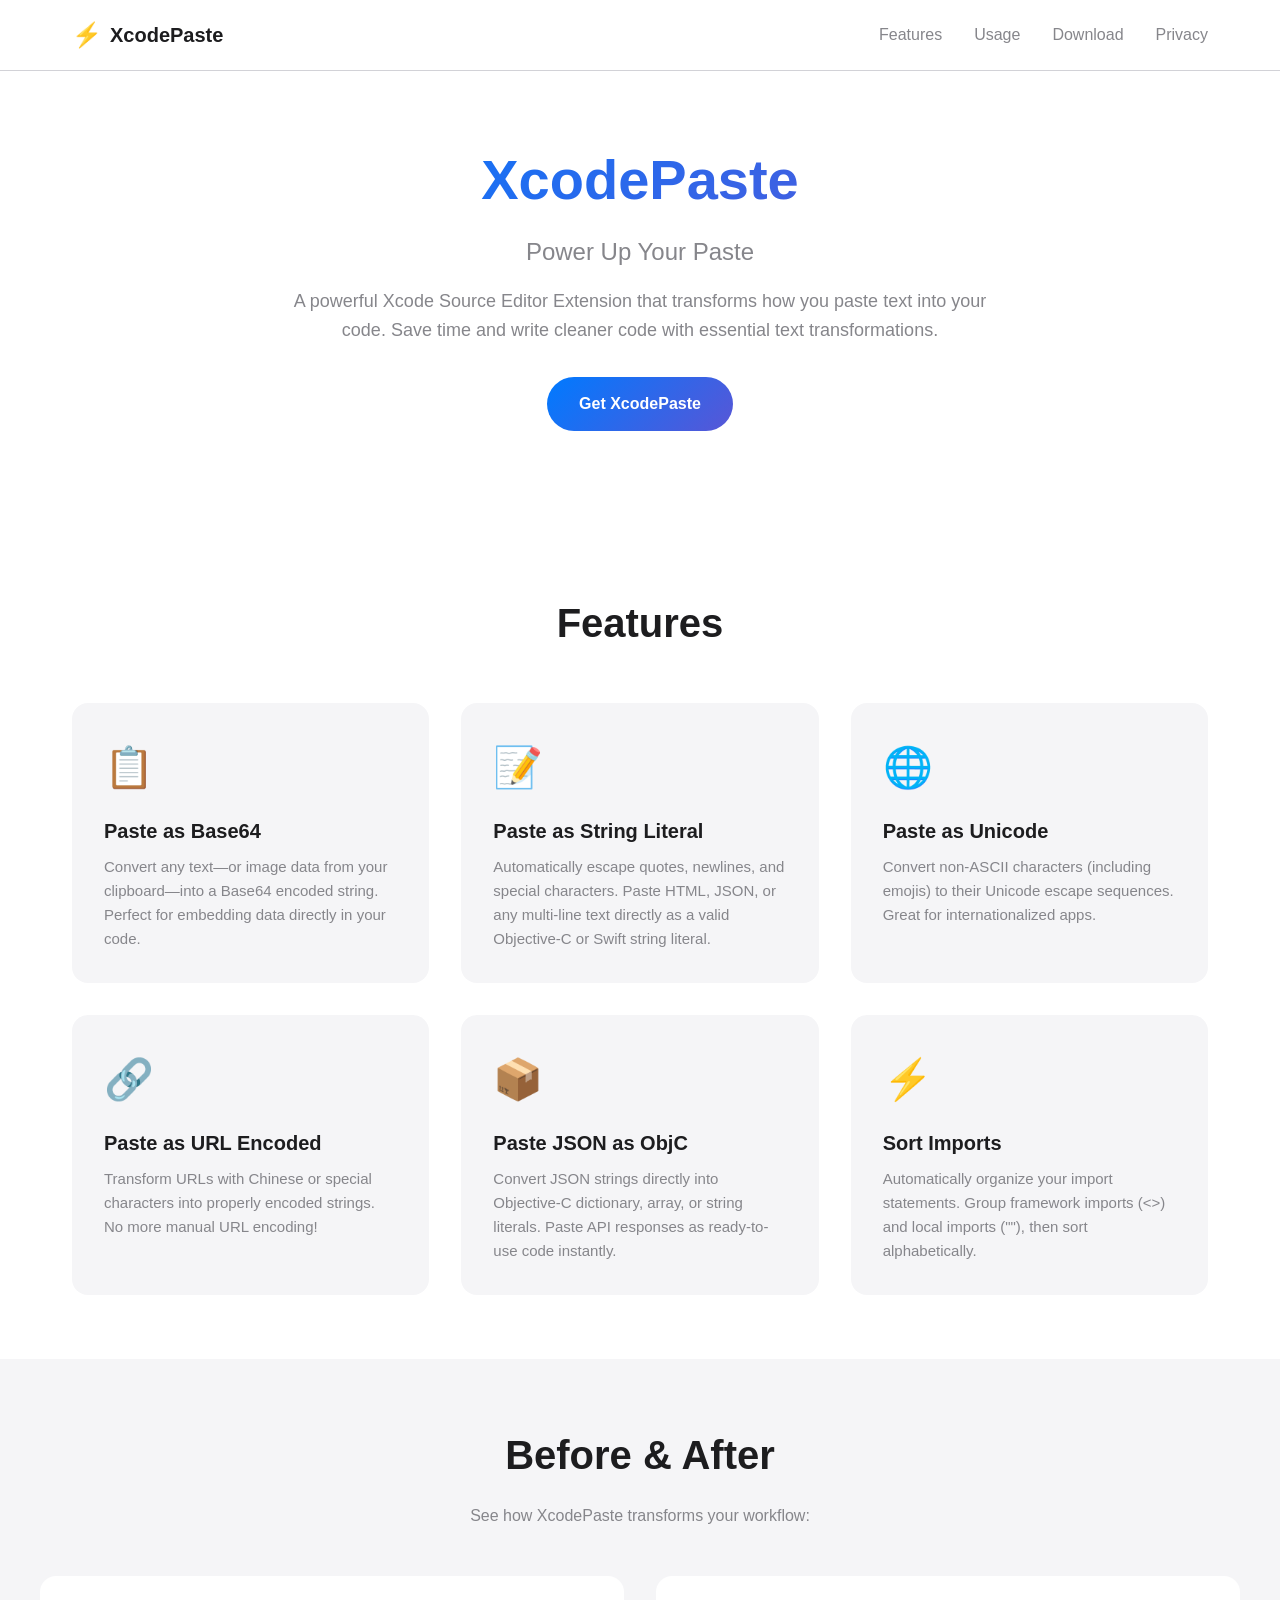
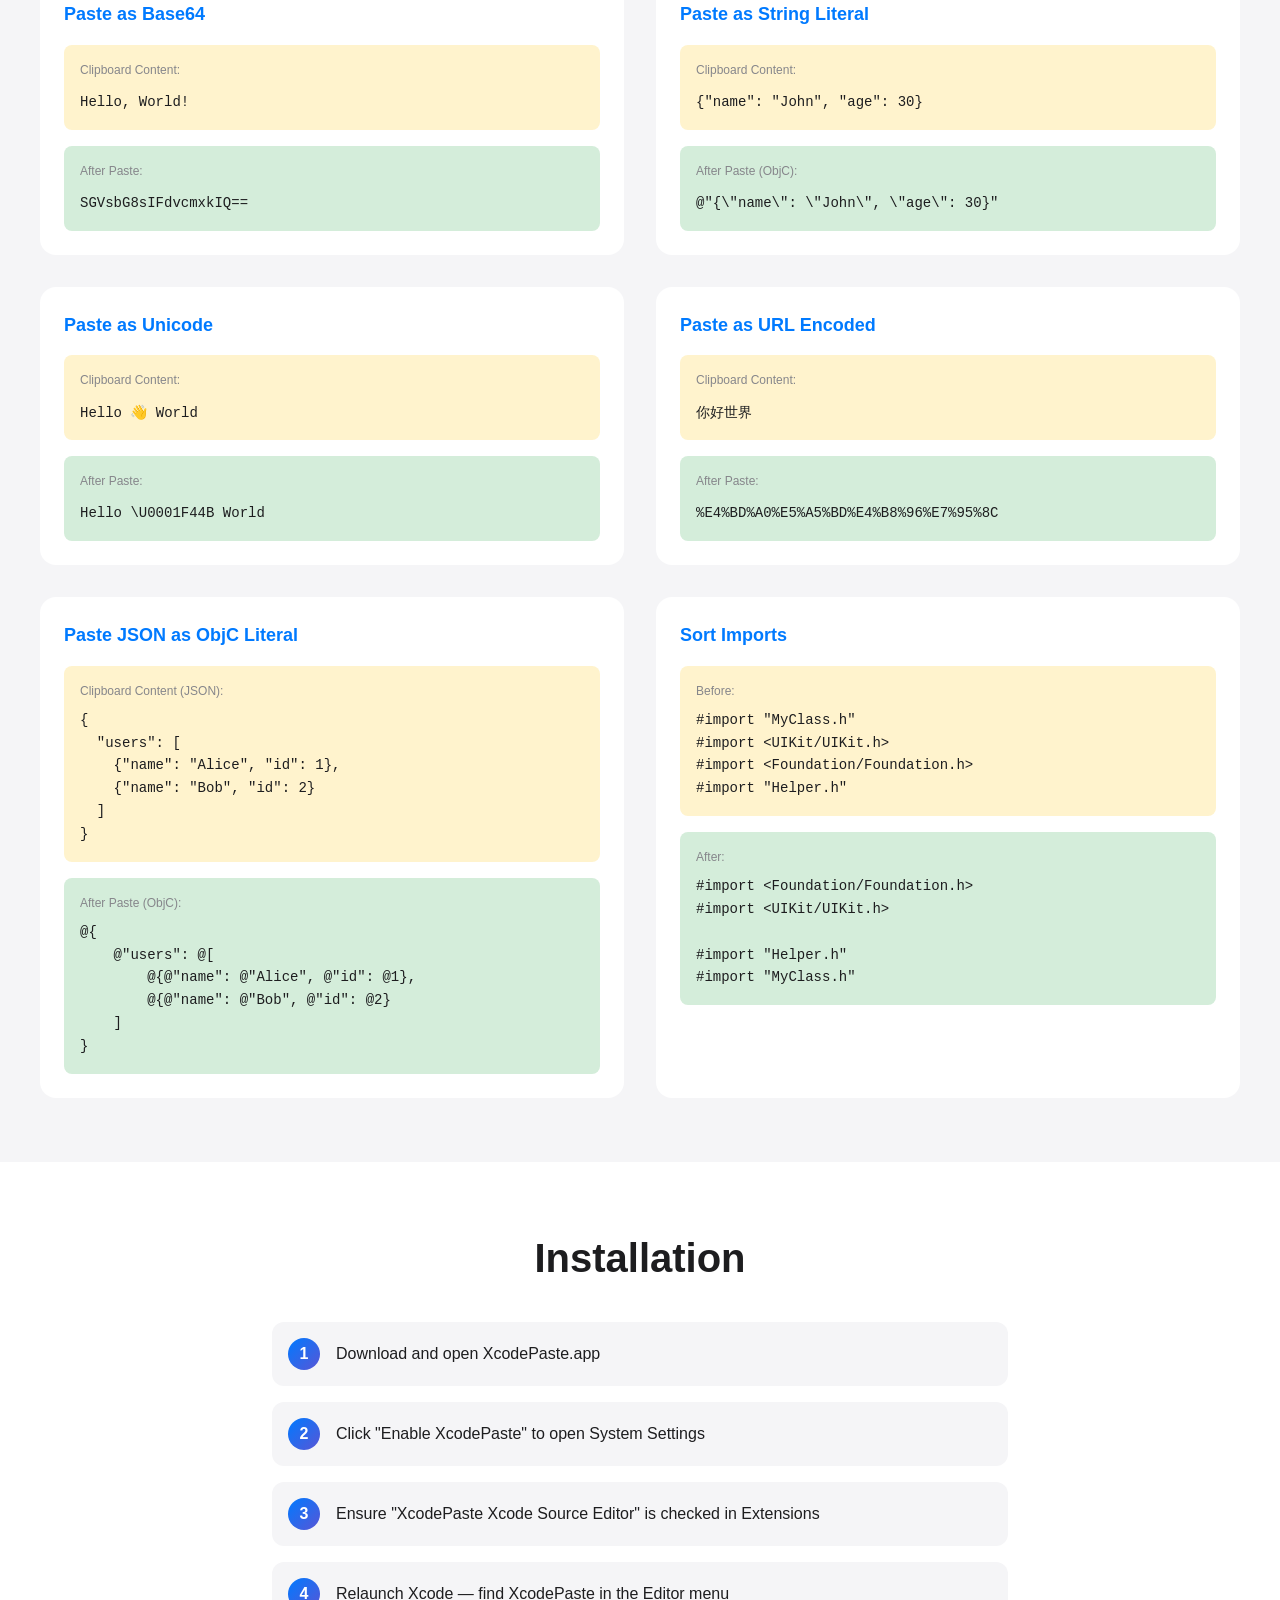
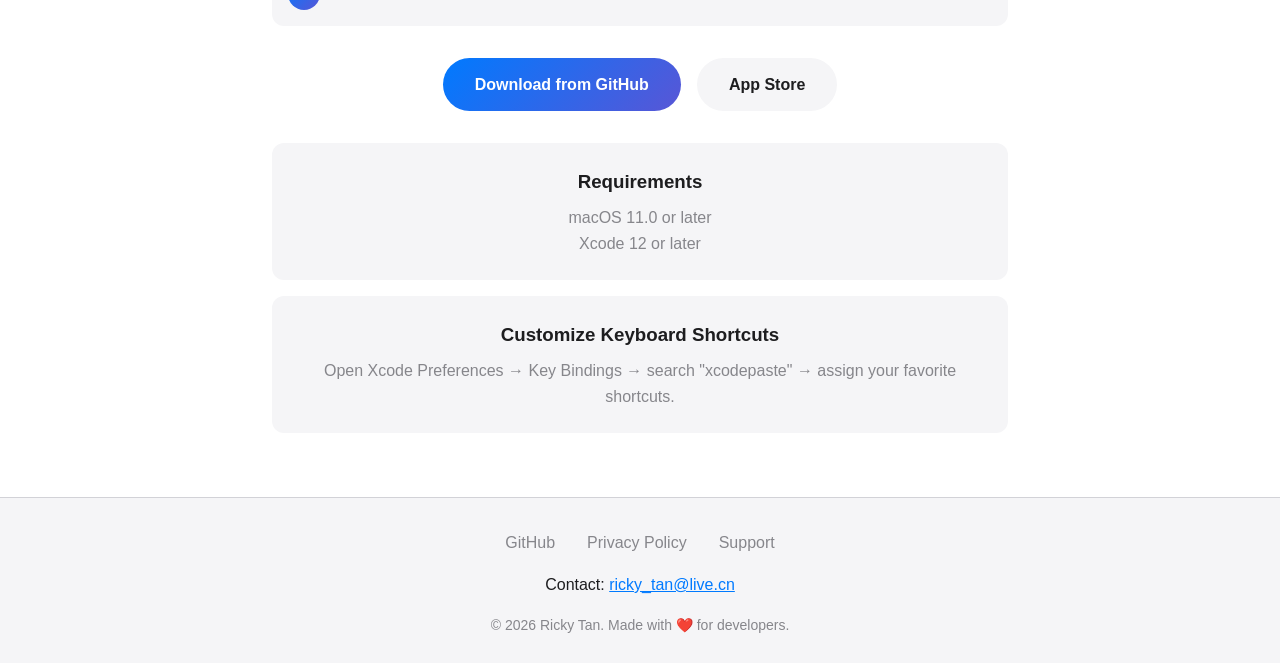
==== index.html @ 509094c3 "Initial website for XcodePaste - Homepage with features, usage examples, and installation guide - Pr" ====
<!DOCTYPE html>
<html lang="en">
<head>
    <meta charset="UTF-8">
    <meta name="viewport" content="width=device-width, initial-scale=1.0">
    <meta name="description" content="XcodePaste - Power Up Your Paste in Xcode. A powerful Xcode Source Editor Extension for text transformations.">
    <title>XcodePaste - Power Up Your Paste</title>
    <link rel="stylesheet" href="style.css">
    <link rel="icon" href="favicon.ico" type="image/x-icon">
</head>
<body>
    <header>
        <nav>
            <div class="logo">
                <span class="logo-icon">⚡</span>
                <span class="logo-text">XcodePaste</span>
            </div>
            <ul class="nav-links">
                <li><a href="#features">Features</a></li>
                <li><a href="#usage">Usage</a></li>
                <li><a href="#download">Download</a></li>
                <li><a href="privacy.html">Privacy</a></li>
            </ul>
        </nav>
    </header>

    <main>
        <!-- Hero Section -->
        <section class="hero">
            <h1>XcodePaste</h1>
            <p class="tagline">Power Up Your Paste</p>
            <p class="description">A powerful Xcode Source Editor Extension that transforms how you paste text into your code. Save time and write cleaner code with essential text transformations.</p>
            <a href="#download" class="btn-primary">Get XcodePaste</a>
        </section>

        <!-- Features Section -->
        <section id="features" class="features">
            <h2>Features</h2>
            <div class="feature-grid">
                <div class="feature-card">
                    <div class="feature-icon">📋</div>
                    <h3>Paste as Base64</h3>
                    <p>Convert any text—or image data from your clipboard—into a Base64 encoded string. Perfect for embedding data directly in your code.</p>
                </div>
                <div class="feature-card">
                    <div class="feature-icon">📝</div>
                    <h3>Paste as String Literal</h3>
                    <p>Automatically escape quotes, newlines, and special characters. Paste HTML, JSON, or any multi-line text directly as a valid Objective-C or Swift string literal.</p>
                </div>
                <div class="feature-card">
                    <div class="feature-icon">🌐</div>
                    <h3>Paste as Unicode</h3>
                    <p>Convert non-ASCII characters (including emojis) to their Unicode escape sequences. Great for internationalized apps.</p>
                </div>
                <div class="feature-card">
                    <div class="feature-icon">🔗</div>
                    <h3>Paste as URL Encoded</h3>
                    <p>Transform URLs with Chinese or special characters into properly encoded strings. No more manual URL encoding!</p>
                </div>
                <div class="feature-card">
                    <div class="feature-icon">📦</div>
                    <h3>Paste JSON as ObjC</h3>
                    <p>Convert JSON strings directly into Objective-C dictionary, array, or string literals. Paste API responses as ready-to-use code instantly.</p>
                </div>
                <div class="feature-card">
                    <div class="feature-icon">⚡</div>
                    <h3>Sort Imports</h3>
                    <p>Automatically organize your import statements. Group framework imports (<>) and local imports (""), then sort alphabetically.</p>
                </div>
            </div>
        </section>

        <!-- Usage Examples Section -->
        <section id="usage" class="usage">
            <h2>Before & After</h2>
            <p class="usage-intro">See how XcodePaste transforms your workflow:</p>

            <div class="example-grid">
                <!-- Base64 Example -->
                <div class="example">
                    <h3>Paste as Base64</h3>
                    <div class="code-block">
                        <div class="before">
                            <h4>Clipboard Content:</h4>
                            <code>Hello, World!</code>
                        </div>
                        <div class="after">
                            <h4>After Paste:</h4>
                            <code>SGVsbG8sIFdvcmxkIQ==</code>
                        </div>
                    </div>
                </div>

                <!-- String Literal Example -->
                <div class="example">
                    <h3>Paste as String Literal</h3>
                    <div class="code-block">
                        <div class="before">
                            <h4>Clipboard Content:</h4>
                            <code>{"name": "John", "age": 30}</code>
                        </div>
                        <div class="after">
                            <h4>After Paste (ObjC):</h4>
                            <code>@"{\"name\": \"John\", \"age\": 30}"</code>
                        </div>
                    </div>
                </div>

                <!-- Unicode Example -->
                <div class="example">
                    <h3>Paste as Unicode</h3>
                    <div class="code-block">
                        <div class="before">
                            <h4>Clipboard Content:</h4>
                            <code>Hello 👋 World</code>
                        </div>
                        <div class="after">
                            <h4>After Paste:</h4>
                            <code>Hello \U0001F44B World</code>
                        </div>
                    </div>
                </div>

                <!-- URL Encoded Example -->
                <div class="example">
                    <h3>Paste as URL Encoded</h3>
                    <div class="code-block">
                        <div class="before">
                            <h4>Clipboard Content:</h4>
                            <code>你好世界</code>
                        </div>
                        <div class="after">
                            <h4>After Paste:</h4>
                            <code>%E4%BD%A0%E5%A5%BD%E4%B8%96%E7%95%8C</code>
                        </div>
                    </div>
                </div>

                <!-- JSON to ObjC Example -->
                <div class="example">
                    <h3>Paste JSON as ObjC Literal</h3>
                    <div class="code-block">
                        <div class="before">
                            <h4>Clipboard Content (JSON):</h4>
                            <pre><code>{
  "users": [
    {"name": "Alice", "id": 1},
    {"name": "Bob", "id": 2}
  ]
}</code></pre>
                        </div>
                        <div class="after">
                            <h4>After Paste (ObjC):</h4>
                            <pre><code>@{
    @"users": @[
        @{@"name": @"Alice", @"id": @1},
        @{@"name": @"Bob", @"id": @2}
    ]
}</code></pre>
                        </div>
                    </div>
                </div>

                <!-- Sort Imports Example -->
                <div class="example">
                    <h3>Sort Imports</h3>
                    <div class="code-block">
                        <div class="before">
                            <h4>Before:</h4>
                            <pre><code>#import "MyClass.h"
#import &lt;UIKit/UIKit.h&gt;
#import &lt;Foundation/Foundation.h&gt;
#import "Helper.h"</code></pre>
                        </div>
                        <div class="after">
                            <h4>After:</h4>
                            <pre><code>#import &lt;Foundation/Foundation.h&gt;
#import &lt;UIKit/UIKit.h&gt;

#import "Helper.h"
#import "MyClass.h"</code></pre>
                        </div>
                    </div>
                </div>
            </div>
        </section>

        <!-- Installation Section -->
        <section id="download" class="download">
            <h2>Installation</h2>
            <div class="install-steps">
                <div class="step">
                    <span class="step-number">1</span>
                    <p>Download and open XcodePaste.app</p>
                </div>
                <div class="step">
                    <span class="step-number">2</span>
                    <p>Click "Enable XcodePaste" to open System Settings</p>
                </div>
                <div class="step">
                    <span class="step-number">3</span>
                    <p>Ensure "XcodePaste Xcode Source Editor" is checked in Extensions</p>
                </div>
                <div class="step">
                    <span class="step-number">4</span>
                    <p>Relaunch Xcode — find XcodePaste in the Editor menu</p>
                </div>
            </div>
            <div class="download-buttons">
                <a href="https://github.com/rickytan/XPaste/releases" class="btn-primary">Download from GitHub</a>
                <a href="https://apps.apple.com/app/xcodepaste" class="btn-secondary">App Store</a>
            </div>
            <div class="requirements">
                <h3>Requirements</h3>
                <ul>
                    <li>macOS 11.0 or later</li>
                    <li>Xcode 12 or later</li>
                </ul>
            </div>
            <div class="shortcuts">
                <h3>Customize Keyboard Shortcuts</h3>
                <p>Open Xcode Preferences → Key Bindings → search "xcodepaste" → assign your favorite shortcuts.</p>
            </div>
        </section>
    </main>

    <footer>
        <div class="footer-content">
            <div class="footer-links">
                <a href="https://github.com/rickytan/XPaste">GitHub</a>
                <a href="privacy.html">Privacy Policy</a>
                <a href="https://github.com/rickytan/XPaste/issues">Support</a>
            </div>
            <div class="footer-contact">
                <p>Contact: <a href="mailto:ricky_tan@live.cn">ricky_tan@live.cn</a></p>
            </div>
            <div class="footer-copyright">
                <p>&copy; 2026 Ricky Tan. Made with ❤️ for developers.</p>
            </div>
        </div>
    </footer>
</body>
</html>
---- style.css ----
/* Base Styles */
* {
    margin: 0;
    padding: 0;
    box-sizing: border-box;
}

:root {
    --primary-color: #007AFF;
    --secondary-color: #5856D6;
    --background: #ffffff;
    --text-primary: #1d1d1f;
    --text-secondary: #86868b;
    --code-bg: #f5f5f7;
    --border-color: #d2d2d7;
    --gradient-start: #007AFF;
    --gradient-end: #5856D6;
}

body {
    font-family: -apple-system, BlinkMacSystemFont, 'Segoe UI', Roboto, Oxygen, Ubuntu, sans-serif;
    line-height: 1.6;
    color: var(--text-primary);
    background: var(--background);
}

/* Header & Navigation */
header {
    position: sticky;
    top: 0;
    background: rgba(255, 255, 255, 0.95);
    backdrop-filter: blur(10px);
    -webkit-backdrop-filter: blur(10px);
    border-bottom: 1px solid var(--border-color);
    z-index: 100;
}

nav {
    display: flex;
    justify-content: space-between;
    align-items: center;
    padding: 1rem 2rem;
    max-width: 1200px;
    margin: 0 auto;
}

.logo {
    display: flex;
    align-items: center;
    gap: 0.5rem;
}

.logo-icon {
    font-size: 1.5rem;
}

.logo-text {
    font-size: 1.25rem;
    font-weight: 600;
    color: var(--text-primary);
}

.nav-links {
    display: flex;
    list-style: none;
    gap: 2rem;
}

.nav-links a {
    text-decoration: none;
    color: var(--text-secondary);
    font-weight: 500;
    transition: color 0.2s;
}

.nav-links a:hover {
    color: var(--primary-color);
}

/* Hero Section */
.hero {
    text-align: center;
    padding: 4rem 2rem 6rem;
    max-width: 800px;
    margin: 0 auto;
}

.hero h1 {
    font-size: 3.5rem;
    font-weight: 700;
    margin-bottom: 0.5rem;
    background: linear-gradient(135deg, var(--gradient-start), var(--gradient-end));
    -webkit-background-clip: text;
    -webkit-text-fill-color: transparent;
    background-clip: text;
}

.hero .tagline {
    font-size: 1.5rem;
    color: var(--text-secondary);
    font-weight: 500;
    margin-bottom: 1rem;
}

.hero .description {
    font-size: 1.125rem;
    color: var(--text-secondary);
    margin-bottom: 2rem;
}

/* Buttons */
.btn-primary {
    display: inline-block;
    padding: 0.875rem 2rem;
    background: linear-gradient(135deg, var(--gradient-start), var(--gradient-end));
    color: white;
    text-decoration: none;
    font-weight: 600;
    border-radius: 980px;
    transition: transform 0.2s, box-shadow 0.2s;
}

.btn-primary:hover {
    transform: translateY(-2px);
    box-shadow: 0 4px 12px rgba(0, 122, 255, 0.3);
}

.btn-secondary {
    display: inline-block;
    padding: 0.875rem 2rem;
    background: var(--code-bg);
    color: var(--text-primary);
    text-decoration: none;
    font-weight: 600;
    border-radius: 980px;
    transition: background 0.2s;
}

.btn-secondary:hover {
    background: #e8e8ed;
}

/* Features Section */
.features {
    padding: 4rem 2rem;
    max-width: 1200px;
    margin: 0 auto;
}

.features h2 {
    text-align: center;
    font-size: 2.5rem;
    margin-bottom: 3rem;
}

.feature-grid {
    display: grid;
    grid-template-columns: repeat(auto-fit, minmax(300px, 1fr));
    gap: 2rem;
}

.feature-card {
    padding: 2rem;
    background: var(--code-bg);
    border-radius: 16px;
    transition: transform 0.2s;
}

.feature-card:hover {
    transform: translateY(-4px);
}

.feature-icon {
    font-size: 2.5rem;
    margin-bottom: 1rem;
}

.feature-card h3 {
    font-size: 1.25rem;
    margin-bottom: 0.5rem;
}

.feature-card p {
    color: var(--text-secondary);
    font-size: 0.9375rem;
}

/* Usage Examples Section */
.usage {
    padding: 4rem 2rem;
    background: var(--code-bg);
}

.usage h2 {
    text-align: center;
    font-size: 2.5rem;
    margin-bottom: 1rem;
}

.usage-intro {
    text-align: center;
    color: var(--text-secondary);
    margin-bottom: 3rem;
    max-width: 800px;
    margin-left: auto;
    margin-right: auto;
}

.example-grid {
    display: grid;
    grid-template-columns: repeat(auto-fit, minmax(450px, 1fr));
    gap: 2rem;
    max-width: 1200px;
    margin: 0 auto;
}

.example {
    background: white;
    border-radius: 16px;
    padding: 1.5rem;
}

.example h3 {
    font-size: 1.125rem;
    margin-bottom: 1rem;
    color: var(--primary-color);
}

.code-block {
    display: grid;
    gap: 1rem;
}

.before, .after {
    padding: 1rem;
    border-radius: 8px;
}

.before {
    background: #fff3cd;
}

.after {
    background: #d4edda;
}

.before h4, .after h4 {
    font-size: 0.75rem;
    color: var(--text-secondary);
    margin-bottom: 0.5rem;
    font-weight: 500;
}

.code-block code, .code-block pre code {
    font-family: 'SF Mono', Menlo, Monaco, 'Courier New', monospace;
    font-size: 0.875rem;
    color: var(--text-primary);
    white-space: pre-wrap;
    word-break: break-all;
}

.code-block pre {
    margin: 0;
    overflow-x: auto;
}

/* Download Section */
.download {
    padding: 4rem 2rem;
    text-align: center;
    max-width: 800px;
    margin: 0 auto;
}

.download h2 {
    font-size: 2.5rem;
    margin-bottom: 2rem;
}

.install-steps {
    display: grid;
    gap: 1rem;
    margin-bottom: 2rem;
}

.step {
    display: flex;
    align-items: center;
    gap: 1rem;
    padding: 1rem;
    background: var(--code-bg);
    border-radius: 12px;
}

.step-number {
    width: 2rem;
    height: 2rem;
    background: linear-gradient(135deg, var(--gradient-start), var(--gradient-end));
    color: white;
    border-radius: 50%;
    display: flex;
    align-items: center;
    justify-content: center;
    font-weight: 600;
}

.download-buttons {
    display: flex;
    gap: 1rem;
    justify-content: center;
    margin-bottom: 2rem;
}

.requirements, .shortcuts {
    padding: 1.5rem;
    background: var(--code-bg);
    border-radius: 12px;
    margin-top: 1rem;
}

.requirements h3, .shortcuts h3 {
    margin-bottom: 0.5rem;
}

.requirements ul {
    list-style: none;
    color: var(--text-secondary);
}

.shortcuts p {
    color: var(--text-secondary);
}

/* Footer */
footer {
    background: var(--code-bg);
    padding: 2rem;
    border-top: 1px solid var(--border-color);
}

.footer-content {
    max-width: 1200px;
    margin: 0 auto;
    display: flex;
    flex-direction: column;
    align-items: center;
    gap: 1rem;
}

.footer-links {
    display: flex;
    gap: 2rem;
}

.footer-links a {
    text-decoration: none;
    color: var(--text-secondary);
    font-weight: 500;
    transition: color 0.2s;
}

.footer-links a:hover {
    color: var(--primary-color);
}

.footer-contact a {
    color: var(--primary-color);
}

.footer-copyright {
    color: var(--text-secondary);
    font-size: 0.875rem;
}

/* Responsive */
@media (max-width: 768px) {
    nav {
        padding: 1rem;
    }

    .nav-links {
        gap: 1rem;
    }

    .hero h1 {
        font-size: 2.5rem;
    }

    .hero .tagline {
        font-size: 1.25rem;
    }

    .example-grid {
        grid-template-columns: 1fr;
    }

    .download-buttons {
        flex-direction: column;
    }
}

/* Privacy Page Specific */
.privacy-page {
    max-width: 800px;
    margin: 0 auto;
    padding: 2rem;
}

.privacy-page h1 {
    font-size: 2rem;
    margin-bottom: 1rem;
}

.privacy-page .last-updated {
    color: var(--text-secondary);
    margin-bottom: 2rem;
}

.privacy-page h2 {
    font-size: 1.25rem;
    margin-top: 2rem;
    margin-bottom: 1rem;
    color: var(--text-primary);
}

.privacy-page p, .privacy-page li {
    color: var(--text-secondary);
    margin-bottom: 0.5rem;
}

.privacy-page ul {
    list-style: disc;
    padding-left: 1.5rem;
    margin-bottom: 1rem;
}

.privacy-page .highlight {
    font-weight: 600;
    color: var(--text-primary);
}
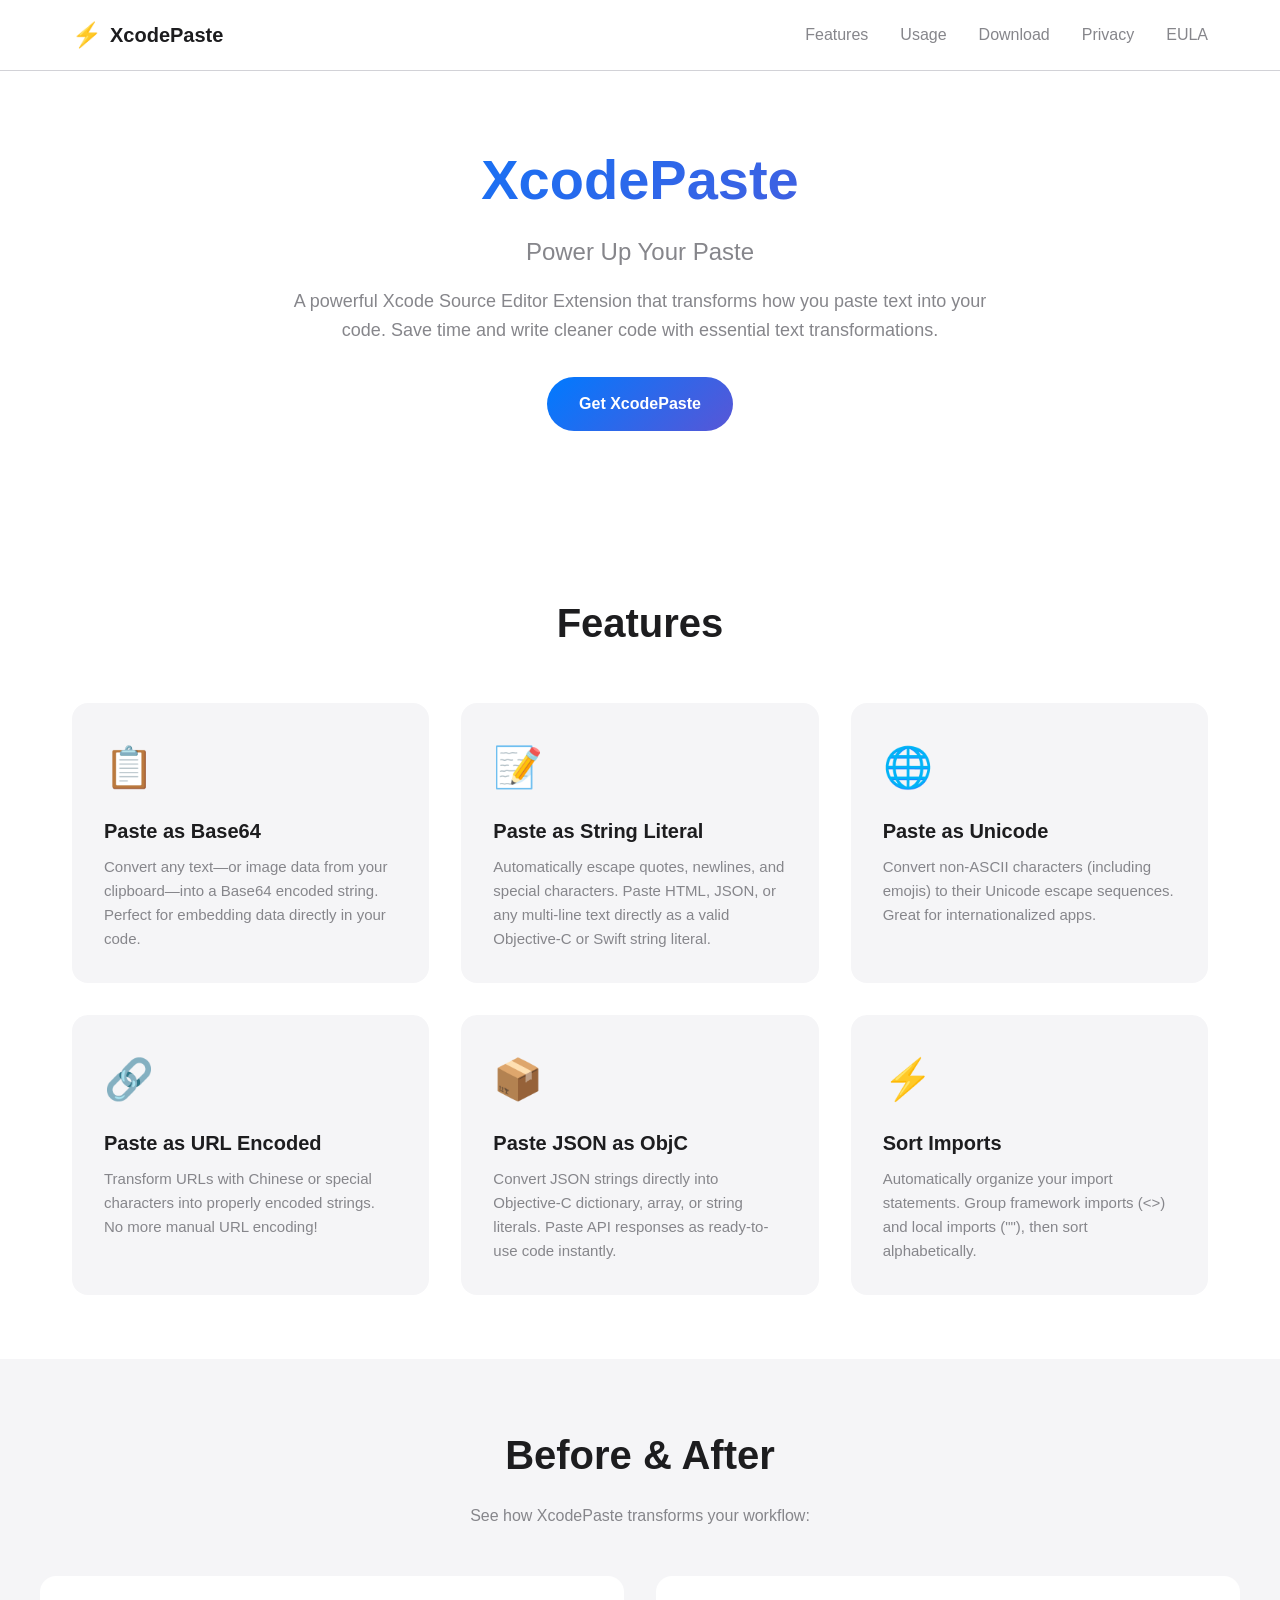
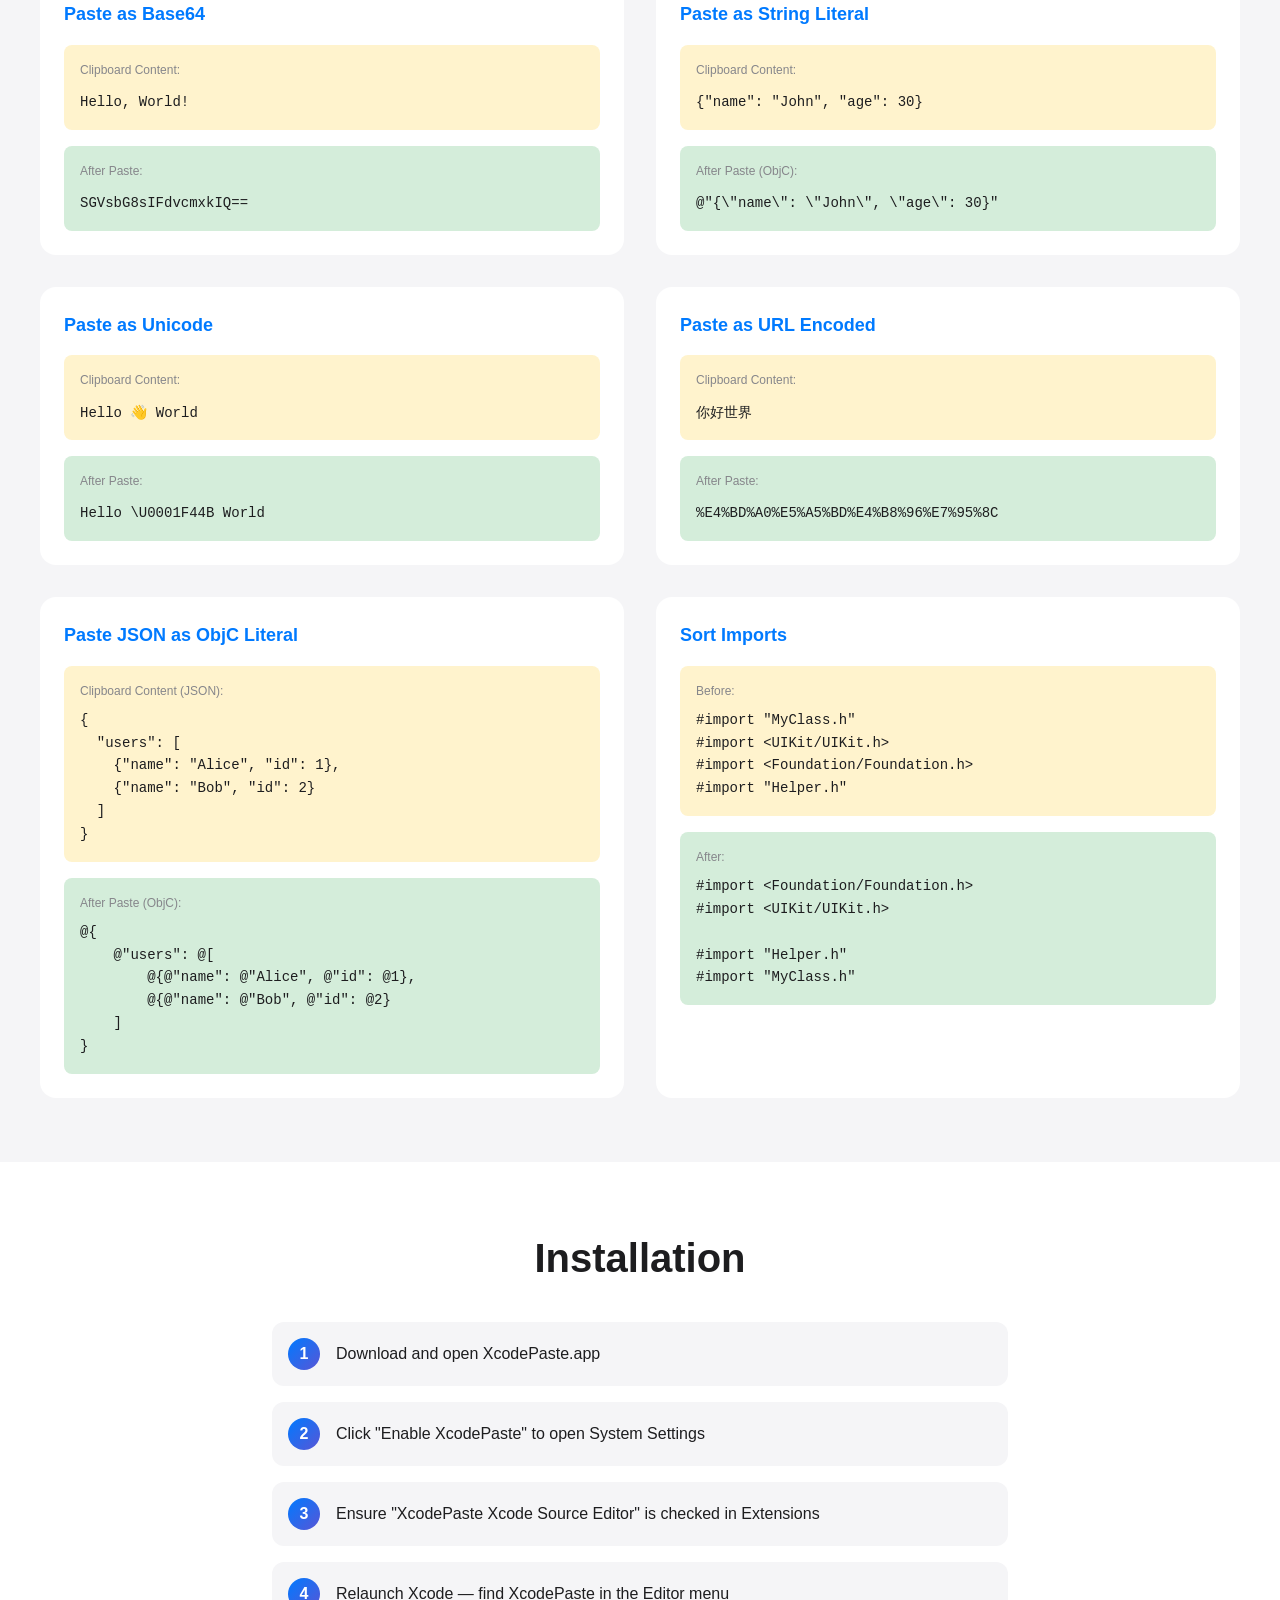
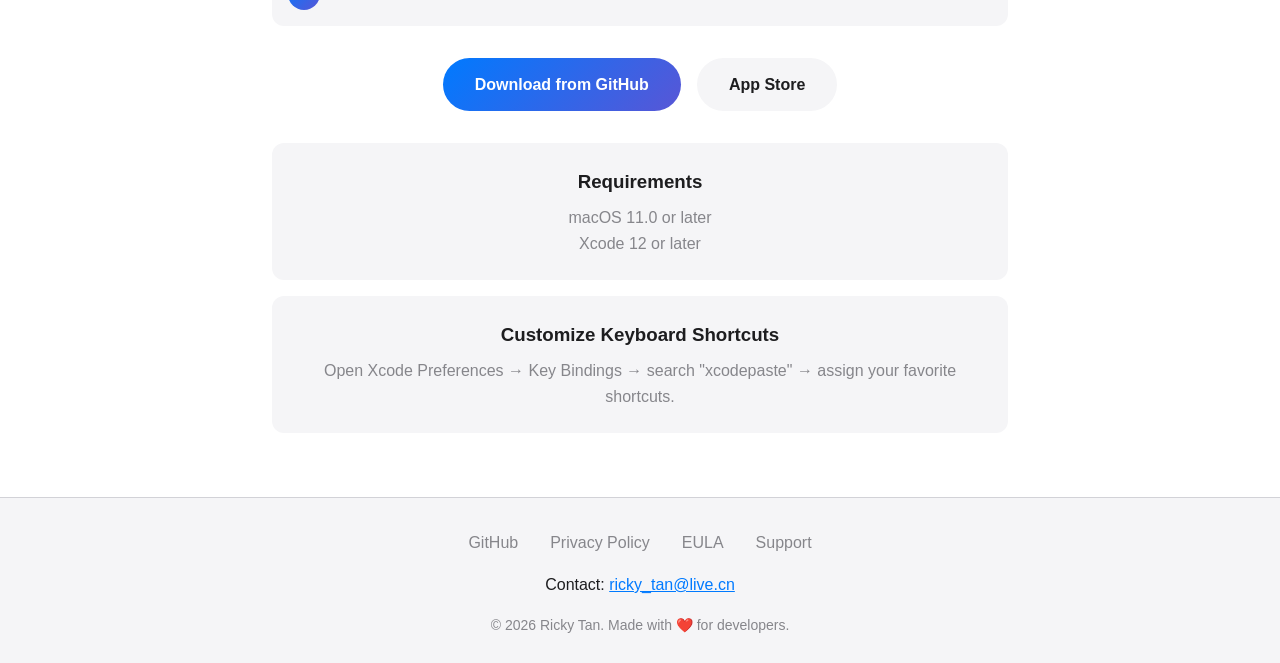
==== commit a709e70b: "feat: update App Store and EULA links - App Store: https://apps.apple.com/us/app/xcodepaste/id676203" ====
--- a/index.html
+++ b/index.html
@@ -20,6 +20,7 @@
                 <li><a href="#usage">Usage</a></li>
                 <li><a href="#download">Download</a></li>
                 <li><a href="privacy.html">Privacy</a></li>
+                <li><a href="https://www.apple.com/legal/internet-services/itunes/dev/stdeula/">EULA</a></li>
             </ul>
         </nav>
     </header>
@@ -208,7 +209,7 @@
             </div>
             <div class="download-buttons">
                 <a href="https://github.com/rickytan/XPaste/releases" class="btn-primary">Download from GitHub</a>
-                <a href="https://apps.apple.com/app/xcodepaste" class="btn-secondary">App Store</a>
+                <a href="https://apps.apple.com/us/app/xcodepaste/id6762038796" class="btn-secondary">App Store</a>
             </div>
             <div class="requirements">
                 <h3>Requirements</h3>
@@ -229,6 +230,7 @@
             <div class="footer-links">
                 <a href="https://github.com/rickytan/XPaste">GitHub</a>
                 <a href="privacy.html">Privacy Policy</a>
+                <a href="https://www.apple.com/legal/internet-services/itunes/dev/stdeula/">EULA</a>
                 <a href="https://github.com/rickytan/XPaste/issues">Support</a>
             </div>
             <div class="footer-contact">
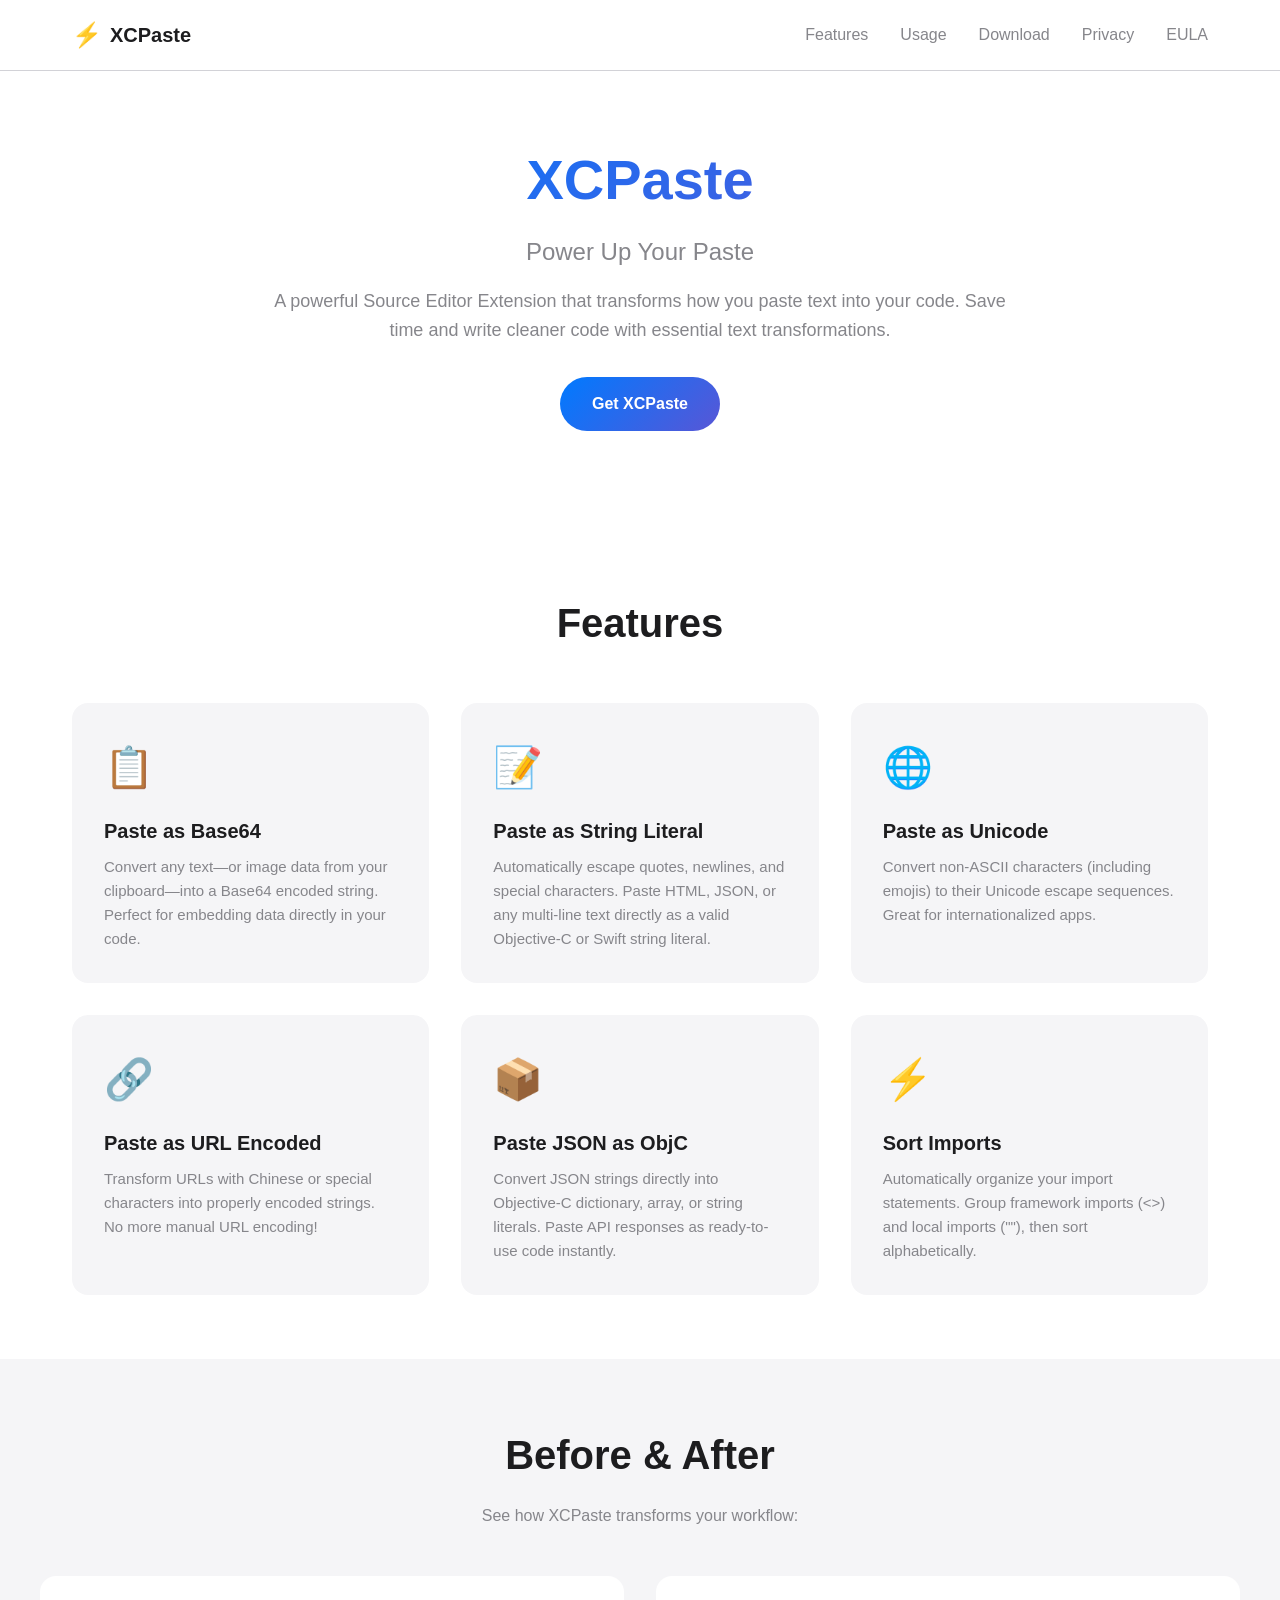
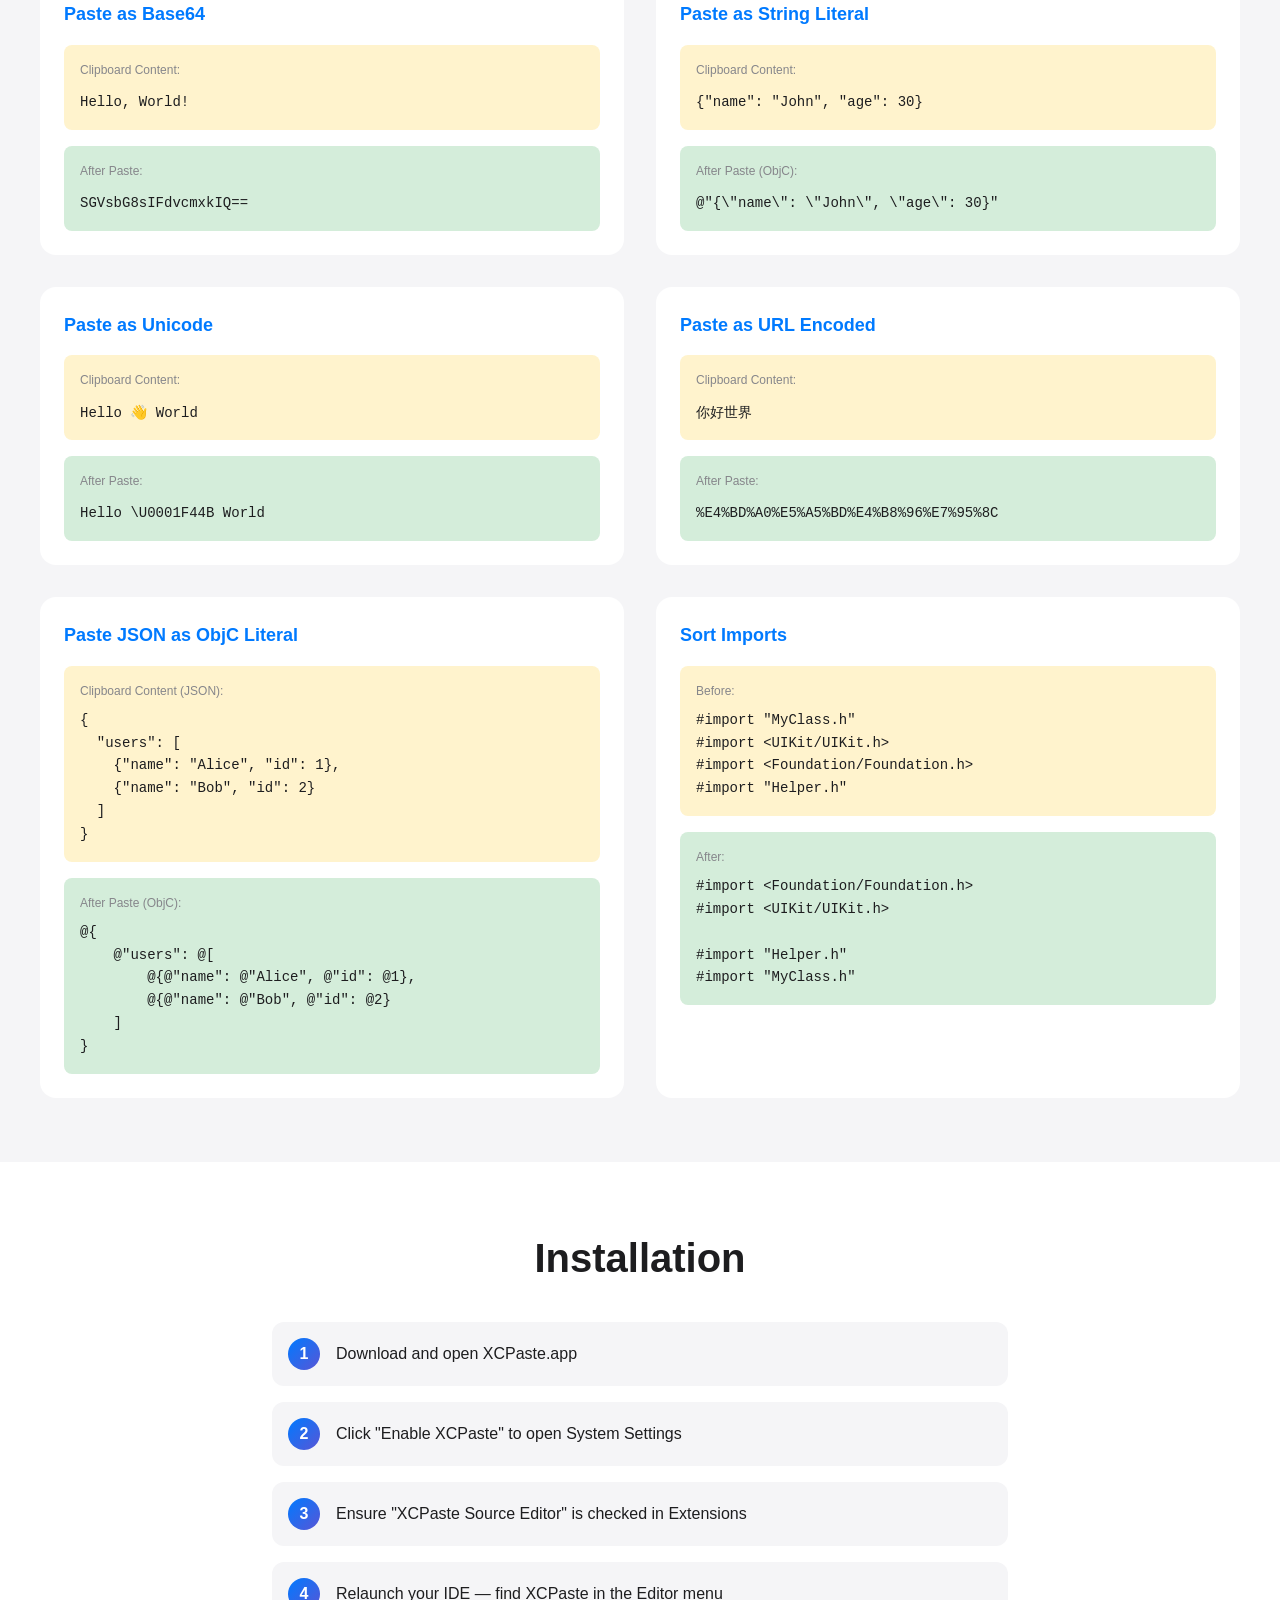
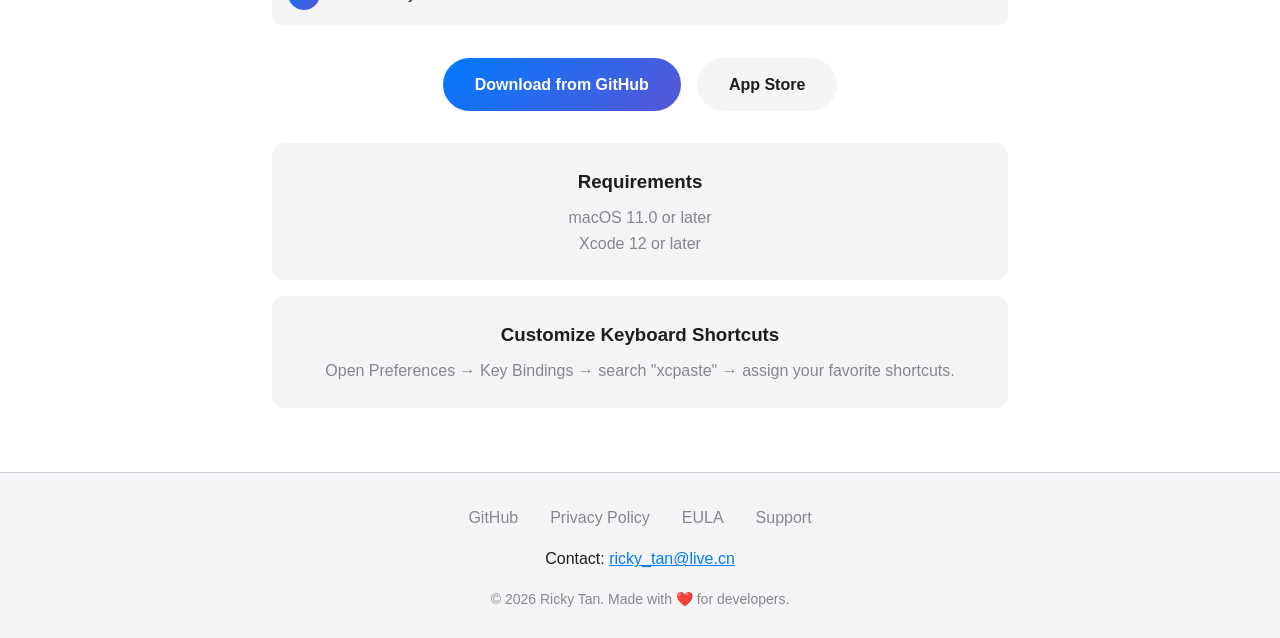
==== commit 80ffba3c: "refactor: rename from XcodePaste to XCPaste - Update all brand references to XCPaste - Update SEO me" ====
--- a/index.html
+++ b/index.html
@@ -3,8 +3,53 @@
 <head>
     <meta charset="UTF-8">
     <meta name="viewport" content="width=device-width, initial-scale=1.0">
-    <meta name="description" content="XcodePaste - Power Up Your Paste in Xcode. A powerful Xcode Source Editor Extension for text transformations.">
-    <title>XcodePaste - Power Up Your Paste</title>
+
+    <!-- SEO Meta Tags -->
+    <title>XCPaste - Power Up Your Paste | Text Transformation Extension</title>
+    <meta name="description" content="XCPaste is a powerful Source Editor Extension that transforms how you paste text. Convert to Base64, Unicode, URL encoded, JSON to ObjC literals, and sort imports automatically.">
+    <meta name="keywords" content="Source Editor extension, paste, Base64, Unicode, URL encode, JSON, Objective-C, Swift, macOS, developer tools, text transformation, import sorting">
+    <meta name="author" content="Ricky Tan">
+    <meta name="robots" content="index, follow">
+    <link rel="canonical" href="https://xcpaste.github.io/">
+
+    <!-- Open Graph Meta Tags -->
+    <meta property="og:title" content="XCPaste - Power Up Your Paste">
+    <meta property="og:description" content="A powerful Source Editor Extension for text transformations. Convert to Base64, Unicode, URL encoded, JSON to ObjC, and sort imports.">
+    <meta property="og:type" content="website">
+    <meta property="og:url" content="https://xcpaste.github.io/">
+    <meta property="og:site_name" content="XCPaste">
+    <meta property="og:locale" content="en_US">
+
+    <!-- Twitter Card Meta Tags -->
+    <meta name="twitter:card" content="summary_large_image">
+    <meta name="twitter:title" content="XCPaste - Power Up Your Paste">
+    <meta name="twitter:description" content="A powerful Source Editor Extension for text transformations. Base64, Unicode, URL encoding, JSON to ObjC, import sorting.">
+    <meta name="twitter:creator" content="@rickytan">
+
+    <!-- Structured Data (JSON-LD) -->
+    <script type="application/ld+json">
+    {
+        "@context": "https://schema.org",
+        "@type": "SoftwareApplication",
+        "name": "XCPaste",
+        "description": "A powerful Source Editor Extension that transforms how you paste text into your code. Features include Base64 encoding, Unicode conversion, URL encoding, JSON to Objective-C literals, and import statement sorting.",
+        "applicationCategory": "DeveloperApplication",
+        "operatingSystem": "macOS 11.0 or later",
+        "offers": {
+            "@type": "Offer",
+            "price": "0.99",
+            "priceCurrency": "USD"
+        },
+        "author": {
+            "@type": "Person",
+            "name": "Ricky Tan"
+        },
+        "url": "https://xcpaste.github.io/",
+        "downloadUrl": "https://apps.apple.com/us/app/xcpaste/id6762038796",
+        "softwareVersion": "6.0"
+    }
+    </script>
+
     <link rel="stylesheet" href="style.css">
     <link rel="icon" href="favicon.ico" type="image/x-icon">
 </head>
@@ -13,7 +58,7 @@
         <nav>
             <div class="logo">
                 <span class="logo-icon">⚡</span>
-                <span class="logo-text">XcodePaste</span>
+                <span class="logo-text">XCPaste</span>
             </div>
             <ul class="nav-links">
                 <li><a href="#features">Features</a></li>
@@ -28,10 +73,10 @@
     <main>
         <!-- Hero Section -->
         <section class="hero">
-            <h1>XcodePaste</h1>
+            <h1>XCPaste</h1>
             <p class="tagline">Power Up Your Paste</p>
-            <p class="description">A powerful Xcode Source Editor Extension that transforms how you paste text into your code. Save time and write cleaner code with essential text transformations.</p>
-            <a href="#download" class="btn-primary">Get XcodePaste</a>
+            <p class="description">A powerful Source Editor Extension that transforms how you paste text into your code. Save time and write cleaner code with essential text transformations.</p>
+            <a href="#download" class="btn-primary">Get XCPaste</a>
         </section>
 
         <!-- Features Section -->
@@ -74,7 +119,7 @@
         <!-- Usage Examples Section -->
         <section id="usage" class="usage">
             <h2>Before & After</h2>
-            <p class="usage-intro">See how XcodePaste transforms your workflow:</p>
+            <p class="usage-intro">See how XCPaste transforms your workflow:</p>
 
             <div class="example-grid">
                 <!-- Base64 Example -->
@@ -192,24 +237,24 @@
             <div class="install-steps">
                 <div class="step">
                     <span class="step-number">1</span>
-                    <p>Download and open XcodePaste.app</p>
+                    <p>Download and open XCPaste.app</p>
                 </div>
                 <div class="step">
                     <span class="step-number">2</span>
-                    <p>Click "Enable XcodePaste" to open System Settings</p>
+                    <p>Click "Enable XCPaste" to open System Settings</p>
                 </div>
                 <div class="step">
                     <span class="step-number">3</span>
-                    <p>Ensure "XcodePaste Xcode Source Editor" is checked in Extensions</p>
+                    <p>Ensure "XCPaste Source Editor" is checked in Extensions</p>
                 </div>
                 <div class="step">
                     <span class="step-number">4</span>
-                    <p>Relaunch Xcode — find XcodePaste in the Editor menu</p>
+                    <p>Relaunch your IDE — find XCPaste in the Editor menu</p>
                 </div>
             </div>
             <div class="download-buttons">
                 <a href="https://github.com/rickytan/XPaste/releases" class="btn-primary">Download from GitHub</a>
-                <a href="https://apps.apple.com/us/app/xcodepaste/id6762038796" class="btn-secondary">App Store</a>
+                <a href="https://apps.apple.com/us/app/xcpaste/id6762038796" class="btn-secondary">App Store</a>
             </div>
             <div class="requirements">
                 <h3>Requirements</h3>
@@ -220,7 +265,7 @@
             </div>
             <div class="shortcuts">
                 <h3>Customize Keyboard Shortcuts</h3>
-                <p>Open Xcode Preferences → Key Bindings → search "xcodepaste" → assign your favorite shortcuts.</p>
+                <p>Open Preferences → Key Bindings → search "xcpaste" → assign your favorite shortcuts.</p>
             </div>
         </section>
     </main>
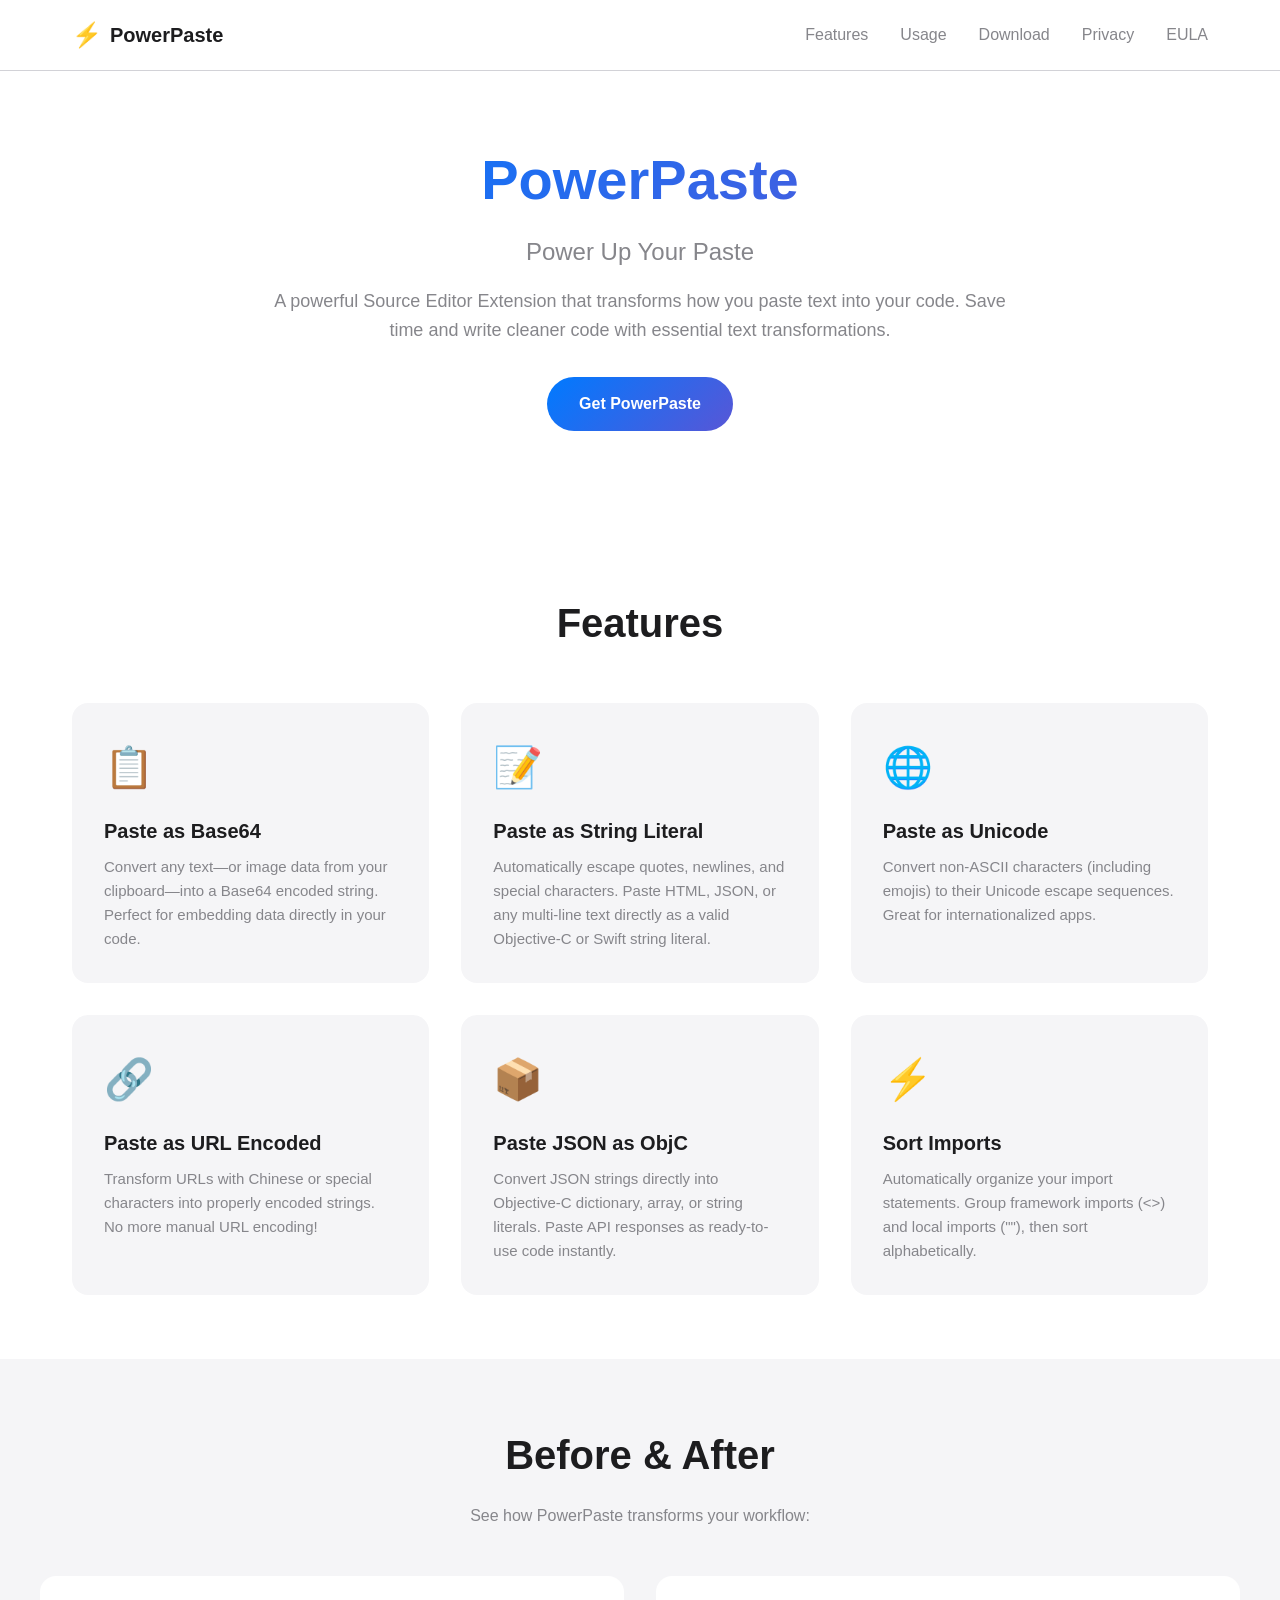
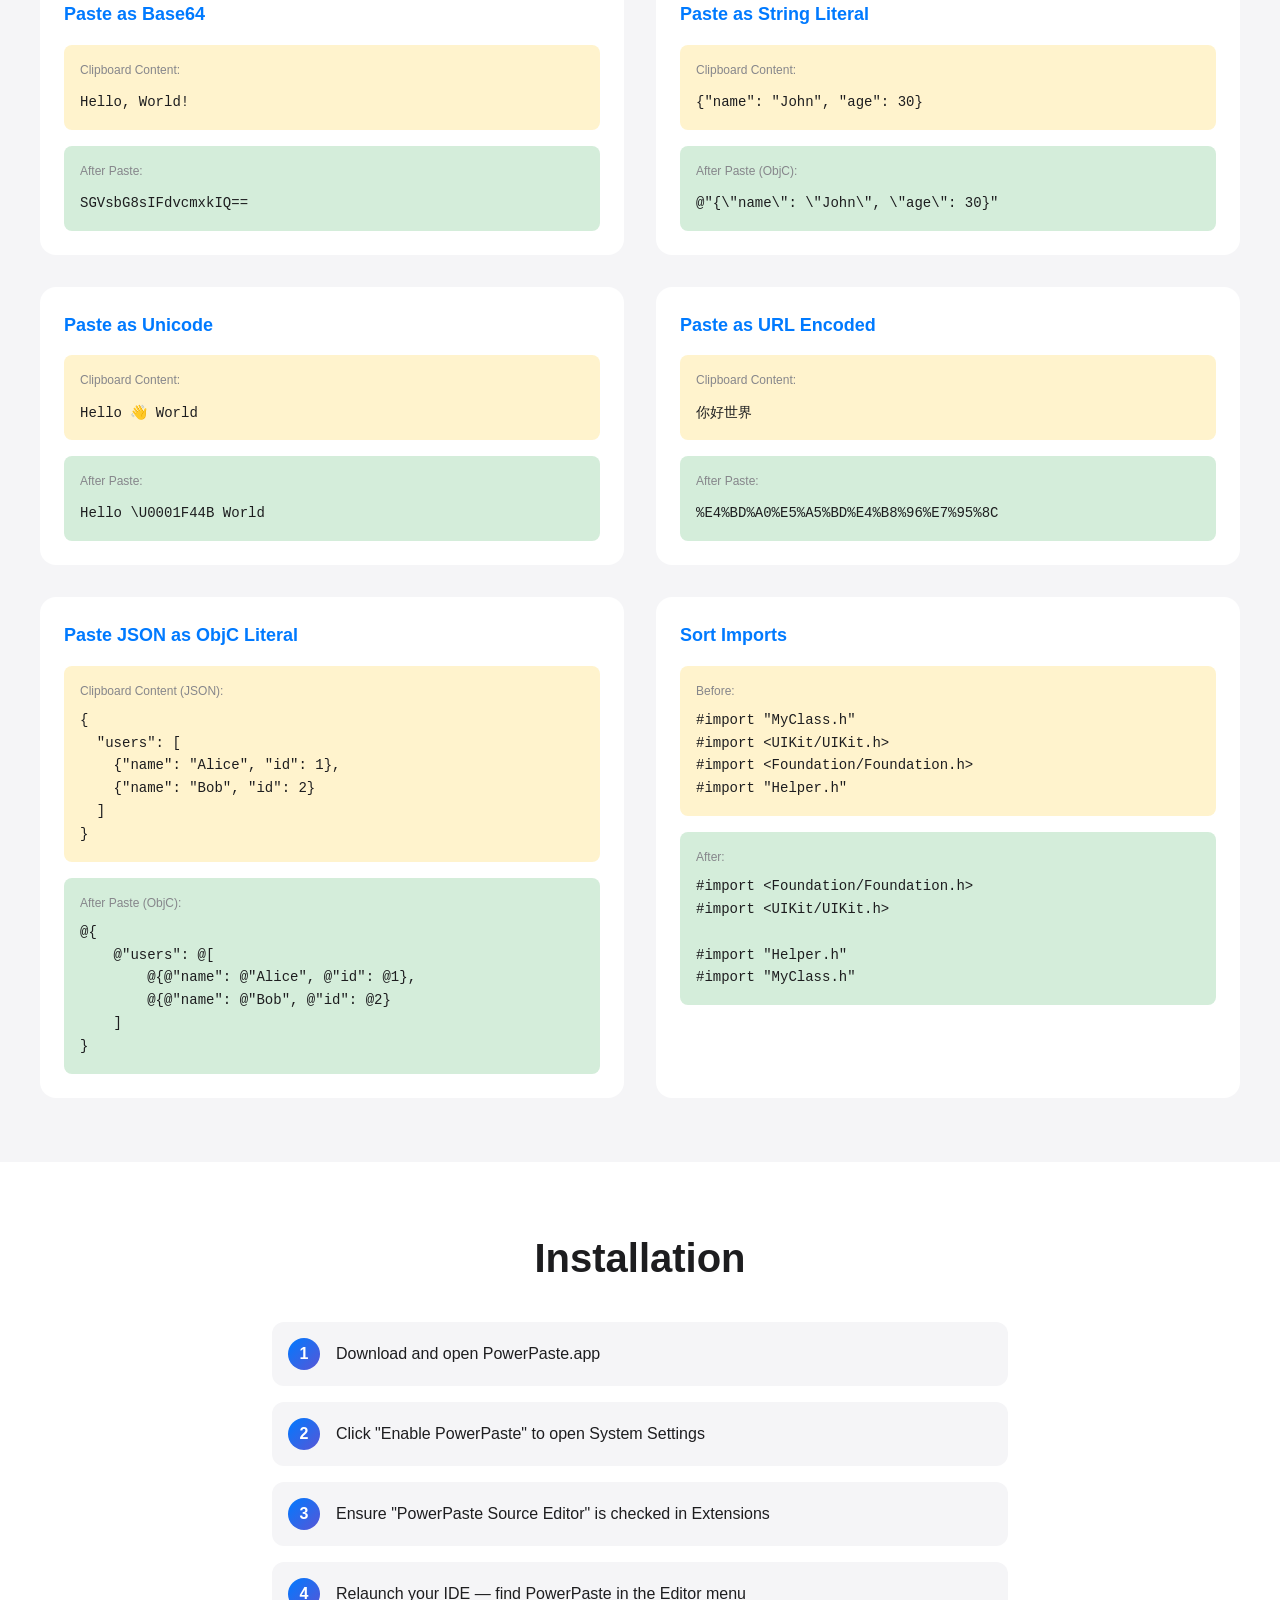
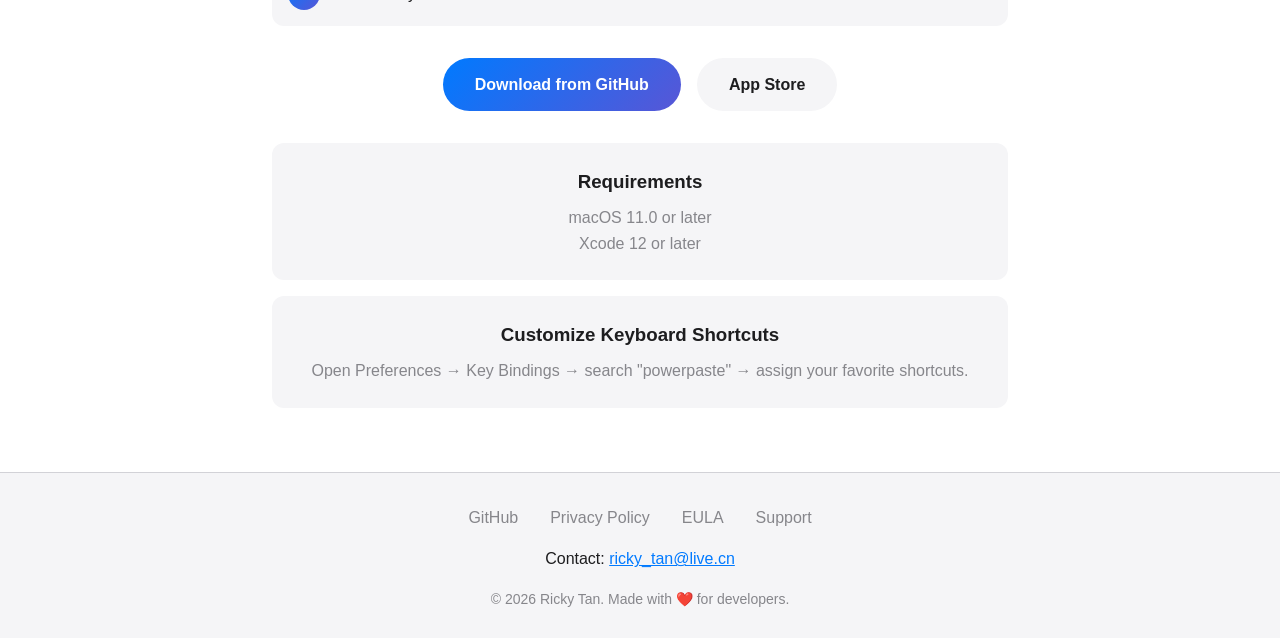
==== commit fdf336f7: "feat: rename app to PowerPaste - Update brand name from XCPaste to PowerPaste - Update website URL t" ====
--- a/index.html
+++ b/index.html
@@ -5,24 +5,24 @@
     <meta name="viewport" content="width=device-width, initial-scale=1.0">
 
     <!-- SEO Meta Tags -->
-    <title>XCPaste - Power Up Your Paste | Text Transformation Extension</title>
-    <meta name="description" content="XCPaste is a powerful Source Editor Extension that transforms how you paste text. Convert to Base64, Unicode, URL encoded, JSON to ObjC literals, and sort imports automatically.">
+    <title>PowerPaste - Power Up Your Paste | Text Transformation Extension</title>
+    <meta name="description" content="PowerPaste is a powerful Source Editor Extension that transforms how you paste text. Convert to Base64, Unicode, URL encoded, JSON to ObjC literals, and sort imports automatically.">
     <meta name="keywords" content="Source Editor extension, paste, Base64, Unicode, URL encode, JSON, Objective-C, Swift, macOS, developer tools, text transformation, import sorting">
     <meta name="author" content="Ricky Tan">
     <meta name="robots" content="index, follow">
-    <link rel="canonical" href="https://xcpaste.github.io/">
+    <link rel="canonical" href="https://pasteext.github.io/">
 
     <!-- Open Graph Meta Tags -->
-    <meta property="og:title" content="XCPaste - Power Up Your Paste">
+    <meta property="og:title" content="PowerPaste - Power Up Your Paste">
     <meta property="og:description" content="A powerful Source Editor Extension for text transformations. Convert to Base64, Unicode, URL encoded, JSON to ObjC, and sort imports.">
     <meta property="og:type" content="website">
-    <meta property="og:url" content="https://xcpaste.github.io/">
-    <meta property="og:site_name" content="XCPaste">
+    <meta property="og:url" content="https://pasteext.github.io/">
+    <meta property="og:site_name" content="PowerPaste">
     <meta property="og:locale" content="en_US">
 
     <!-- Twitter Card Meta Tags -->
     <meta name="twitter:card" content="summary_large_image">
-    <meta name="twitter:title" content="XCPaste - Power Up Your Paste">
+    <meta name="twitter:title" content="PowerPaste - Power Up Your Paste">
     <meta name="twitter:description" content="A powerful Source Editor Extension for text transformations. Base64, Unicode, URL encoding, JSON to ObjC, import sorting.">
     <meta name="twitter:creator" content="@rickytan">
 
@@ -31,7 +31,7 @@
     {
         "@context": "https://schema.org",
         "@type": "SoftwareApplication",
-        "name": "XCPaste",
+        "name": "PowerPaste",
         "description": "A powerful Source Editor Extension that transforms how you paste text into your code. Features include Base64 encoding, Unicode conversion, URL encoding, JSON to Objective-C literals, and import statement sorting.",
         "applicationCategory": "DeveloperApplication",
         "operatingSystem": "macOS 11.0 or later",
@@ -44,8 +44,8 @@
             "@type": "Person",
             "name": "Ricky Tan"
         },
-        "url": "https://xcpaste.github.io/",
-        "downloadUrl": "https://apps.apple.com/us/app/xcpaste/id6762038796",
+        "url": "https://pasteext.github.io/",
+        "downloadUrl": "https://apps.apple.com/us/app/powerpaste/id6762038796",
         "softwareVersion": "6.0"
     }
     </script>
@@ -58,7 +58,7 @@
         <nav>
             <div class="logo">
                 <span class="logo-icon">⚡</span>
-                <span class="logo-text">XCPaste</span>
+                <span class="logo-text">PowerPaste</span>
             </div>
             <ul class="nav-links">
                 <li><a href="#features">Features</a></li>
@@ -73,10 +73,10 @@
     <main>
         <!-- Hero Section -->
         <section class="hero">
-            <h1>XCPaste</h1>
+            <h1>PowerPaste</h1>
             <p class="tagline">Power Up Your Paste</p>
             <p class="description">A powerful Source Editor Extension that transforms how you paste text into your code. Save time and write cleaner code with essential text transformations.</p>
-            <a href="#download" class="btn-primary">Get XCPaste</a>
+            <a href="#download" class="btn-primary">Get PowerPaste</a>
         </section>
 
         <!-- Features Section -->
@@ -119,7 +119,7 @@
         <!-- Usage Examples Section -->
         <section id="usage" class="usage">
             <h2>Before & After</h2>
-            <p class="usage-intro">See how XCPaste transforms your workflow:</p>
+            <p class="usage-intro">See how PowerPaste transforms your workflow:</p>
 
             <div class="example-grid">
                 <!-- Base64 Example -->
@@ -237,24 +237,24 @@
             <div class="install-steps">
                 <div class="step">
                     <span class="step-number">1</span>
-                    <p>Download and open XCPaste.app</p>
+                    <p>Download and open PowerPaste.app</p>
                 </div>
                 <div class="step">
                     <span class="step-number">2</span>
-                    <p>Click "Enable XCPaste" to open System Settings</p>
+                    <p>Click "Enable PowerPaste" to open System Settings</p>
                 </div>
                 <div class="step">
                     <span class="step-number">3</span>
-                    <p>Ensure "XCPaste Source Editor" is checked in Extensions</p>
+                    <p>Ensure "PowerPaste Source Editor" is checked in Extensions</p>
                 </div>
                 <div class="step">
                     <span class="step-number">4</span>
-                    <p>Relaunch your IDE — find XCPaste in the Editor menu</p>
+                    <p>Relaunch your IDE — find PowerPaste in the Editor menu</p>
                 </div>
             </div>
             <div class="download-buttons">
                 <a href="https://github.com/rickytan/XPaste/releases" class="btn-primary">Download from GitHub</a>
-                <a href="https://apps.apple.com/us/app/xcpaste/id6762038796" class="btn-secondary">App Store</a>
+                <a href="https://apps.apple.com/us/app/powerpaste/id6762038796" class="btn-secondary">App Store</a>
             </div>
             <div class="requirements">
                 <h3>Requirements</h3>
@@ -265,7 +265,7 @@
             </div>
             <div class="shortcuts">
                 <h3>Customize Keyboard Shortcuts</h3>
-                <p>Open Preferences → Key Bindings → search "xcpaste" → assign your favorite shortcuts.</p>
+                <p>Open Preferences → Key Bindings → search "powerpaste" → assign your favorite shortcuts.</p>
             </div>
         </section>
     </main>
